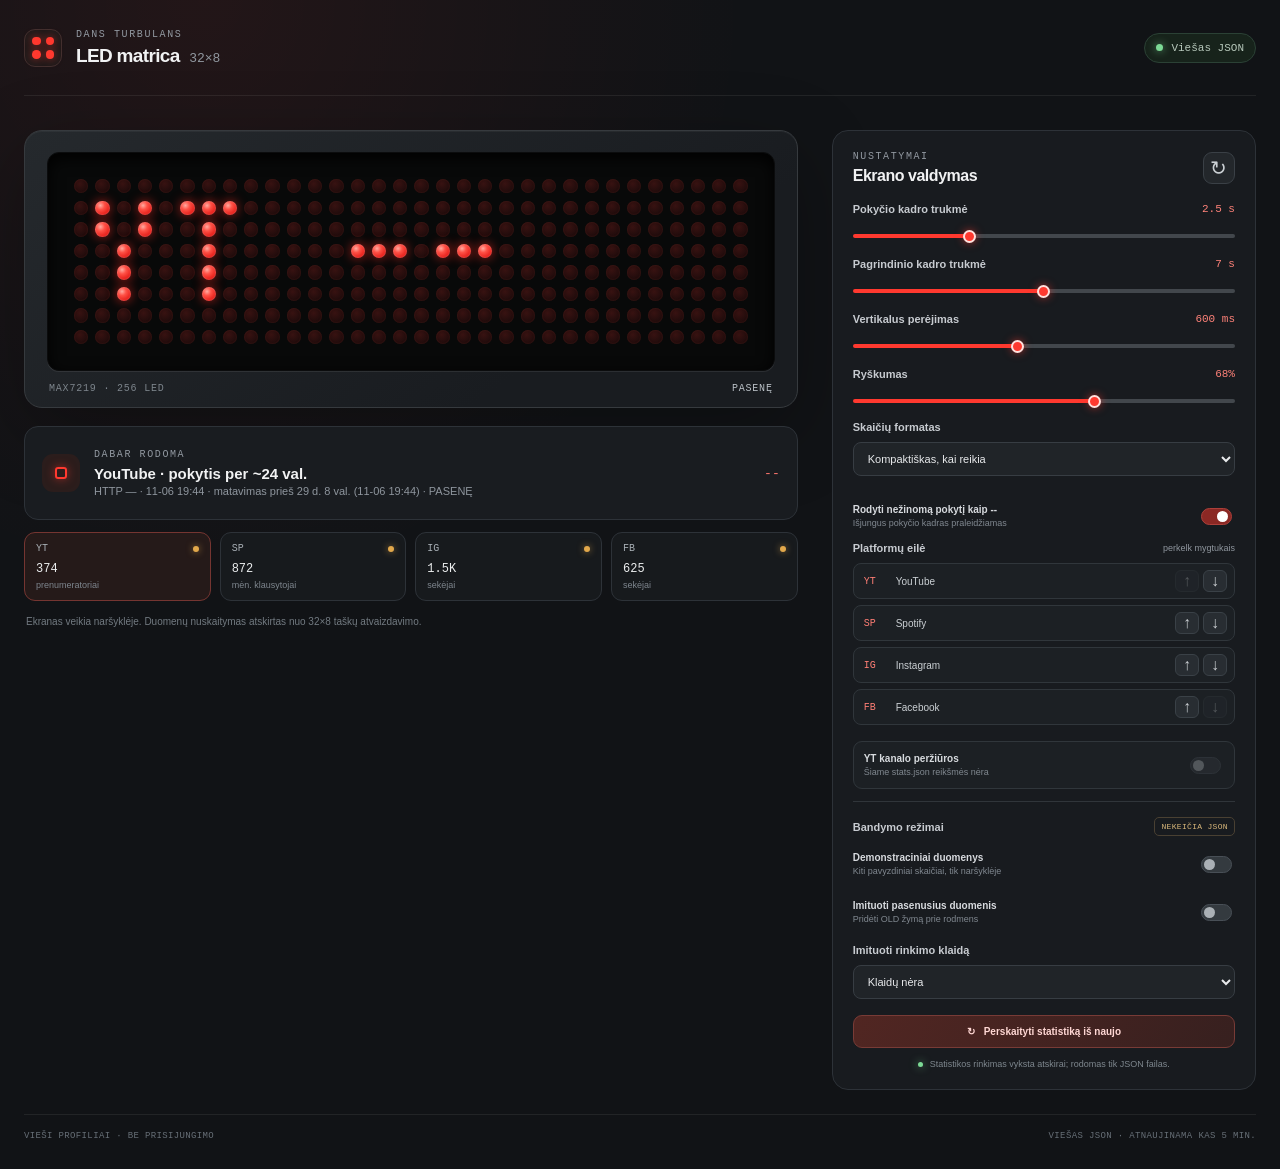
==== simulator/index.html @ 85e336a3 "Publish LED simulator" ====
<!doctype html>
<html lang="lt">
  <head>
    <meta charset="utf-8">
    <meta name="viewport" content="width=device-width, initial-scale=1">
    <meta name="theme-color" content="#111316">
    <meta name="stats-url" content="../data/stats.json">
    <meta name="stats-refresh-ms" content="300000">
    <meta name="stats-stale-after-hours" content="12">
    <meta name="stats-mode" content="public">
    <title>dans turbulans · LED 32×8</title>
    <link rel="stylesheet" href="styles.css">
  </head>
  <body>
    <div class="shell">
      <header class="topbar">
        <div class="brand-lockup">
          <div class="brand-mark" aria-hidden="true"><i></i><i></i><i></i><i></i></div>
          <div><p class="eyebrow">DANS TURBULANS</p><h1>LED matrica <span>32×8</span></h1></div>
        </div>
        <div id="modeBadge" class="mode-badge"><span class="pulse"></span> Vietinis JSON</div>
      </header>

      <main class="layout">
        <section class="display-column" aria-label="LED ekrano peržiūra">
          <div class="display-frame">
            <div class="display-rim">
              <div id="matrix" class="matrix" role="img" aria-label="32 stulpelių ir 8 eilučių raudonų LED matrica"></div>
            </div>
            <div class="frame-caption"><span>MAX7219 · 256 LED</span><span id="frameStatus">JUNGIAMASI</span></div>
          </div>

          <div class="now-card">
            <div class="now-icon" aria-hidden="true"><span></span></div>
            <div class="now-copy"><p class="eyebrow">DABAR RODOMA</p><h2 id="nowTitle">Laukiama duomenų…</h2><p id="nowMeta" class="muted">Nuskaitomas data/stats.json</p></div>
            <div id="nowValue" class="now-value">—</div>
          </div>

          <div class="platform-strip" id="platformStrip" aria-label="Platformų būsena"></div>
          <p class="footnote">Ekranas veikia naršyklėje. Duomenų nuskaitymas atskirtas nuo 32×8 taškų atvaizdavimo.</p>
        </section>

        <aside class="controls" aria-label="Ekrano nustatymai">
          <div class="section-heading"><div><p class="eyebrow">NUSTATYMAI</p><h2>Ekrano valdymas</h2></div><button id="refreshButton" class="icon-button" title="Perskaityti stats.json iš naujo" aria-label="Atnaujinti duomenis">↻</button></div>

          <label class="control-block">
            <span class="control-title"><span>Pokyčio kadro trukmė</span><output id="changeDurationOutput">2.5 s</output></span>
            <input id="changeDurationInput" type="range" min="1" max="6" step="0.5" value="2.5">
          </label>

          <label class="control-block">
            <span class="control-title"><span>Pagrindinio kadro trukmė</span><output id="mainDurationOutput">7 s</output></span>
            <input id="mainDurationInput" type="range" min="2" max="12" step="0.5" value="7">
          </label>

          <label class="control-block">
            <span class="control-title"><span>Vertikalus perėjimas</span><output id="transitionOutput">600 ms</output></span>
            <input id="transitionInput" type="range" min="300" max="1000" step="50" value="600">
          </label>

          <label class="control-block">
            <span class="control-title"><span>Ryškumas</span><output id="brightnessOutput">68%</output></span>
            <input id="brightnessInput" type="range" min="12" max="100" step="1" value="68">
          </label>

          <label class="control-block select-block">
            <span class="control-title"><span>Skaičių formatas</span></span>
            <select id="formatInput">
              <option value="auto">Kompaktiškas, kai reikia</option>
              <option value="exact">Tikslus skaičius</option>
            </select>
          </label>

          <label class="toggle-row">
            <span><strong>Rodyti nežinomą pokytį kaip --</strong><small>Išjungus pokyčio kadras praleidžiamas</small></span>
            <input id="unknownChangeInput" type="checkbox" checked>
          </label>

          <div class="control-block order-block">
            <div class="control-title"><span>Platformų eilė</span><span class="muted small">perkelk mygtukais</span></div>
            <ol id="orderList" class="order-list"></ol>
          </div>

          <label class="toggle-row optional-row">
            <span><strong>YT kanalo peržiūros</strong><small id="channelViewsHint">Papildomas rodinys, kai reikšmė yra</small></span>
            <input id="channelViewsInput" type="checkbox" disabled>
          </label>

          <div class="divider"></div>
          <div class="control-title simulation-title"><span>Bandymo režimai</span><span class="tag">NEKEIČIA JSON</span></div>

          <label class="toggle-row">
            <span><strong>Demonstraciniai duomenys</strong><small>Kiti pavyzdiniai skaičiai, tik naršyklėje</small></span>
            <input id="demoInput" type="checkbox">
          </label>

          <label class="toggle-row">
            <span><strong>Imituoti pasenusius duomenis</strong><small>Pridėti OLD žymą prie rodmens</small></span>
            <input id="staleInput" type="checkbox">
          </label>

          <label class="control-block select-block error-select">
            <span class="control-title"><span>Imituoti rinkimo klaidą</span></span>
            <select id="errorInput">
              <option value="none">Klaidų nėra</option>
              <option value="youtube">YouTube</option>
              <option value="spotify">Spotify</option>
              <option value="instagram">Instagram</option>
              <option value="facebook">Facebook</option>
              <option value="all">Visos platformos</option>
            </select>
          </label>

          <p id="loadError" class="load-error" role="status" hidden></p>
          <button id="refreshTextButton" class="refresh-button">↻ <span>Perskaityti statistiką iš naujo</span></button>
          <p class="auto-note"><span class="live-dot"></span> Statistikos rinkimas vyksta atskirai; rodomas tik JSON failas.</p>
        </aside>
      </main>
      <footer><span>vieši profiliai · be prisijungimo</span><span id="dataModeFootnote">vietinis JSON · skaitomas iš disko</span></footer>
    </div>
    <script src="matrix.js"></script>
    <script src="app.js"></script>
  </body>
</html>
---- simulator/styles.css ----
:root {
  color-scheme: dark;
  --bg: #111316;
  --panel: #191c20;
  --panel-raised: #202429;
  --line: #2d3238;
  --muted: #8f969e;
  --text: #f1f2f3;
  --red: #ff392f;
  --red-soft: #ff6a61;
  --brightness: .68;
  font-family: "Segoe UI", Arial, sans-serif;
}

* { box-sizing: border-box; }

body {
  margin: 0;
  min-width: 320px;
  min-height: 100vh;
  color: var(--text);
  background:
    radial-gradient(ellipse at 16% 0%, rgba(255, 55, 47, .075), transparent 34rem),
    var(--bg);
}

button, input, select { font: inherit; }
button { color: inherit; }

.shell { width: min(1240px, calc(100% - 48px)); margin: 0 auto; }
.topbar { height: 96px; display:flex; justify-content:space-between; align-items:center; border-bottom:1px solid rgba(255,255,255,.07); }
.brand-lockup { display:flex; align-items:center; gap:14px; }
.brand-mark { width:38px; height:38px; display:grid; grid-template-columns:repeat(2,1fr); gap:5px; padding:7px; border:1px solid #42302f; border-radius:11px; background:#201a1a; }
.brand-mark i { display:block; border-radius:50%; background:var(--red); box-shadow:0 0 8px rgba(255,57,47,.55); }
.eyebrow { margin:0 0 4px; color:#9299a1; font:500 10px/1.2 Consolas, "Courier New", monospace; letter-spacing:.16em; }
h1,h2,p { margin-top:0; }
h1 { margin:0; font-size:19px; font-weight:700; letter-spacing:-.035em; }
h1 span { color:#90979f; font:400 13px "DM Mono", monospace; letter-spacing:0; margin-left:5px; }
.mode-badge { display:flex; gap:8px; align-items:center; color:#b7c8bb; font:500 11px "DM Mono", monospace; padding:8px 11px; border:1px solid #2b4135; border-radius:99px; background:#17231b; }
.pulse,.live-dot { width:7px; height:7px; display:inline-block; border-radius:50%; background:#7cd995; box-shadow:0 0 8px rgba(124,217,149,.7); }
.mode-badge.demo { color:#ffd9a3; border-color:#59472d; background:#292116; }
.mode-badge.demo .pulse { background:#ffb454; box-shadow:0 0 8px rgba(255,180,84,.65); }

.layout { display:grid; grid-template-columns:minmax(0,1.55fr) minmax(330px,.85fr); gap:34px; align-items:start; padding:34px 0 24px; }
.display-column { min-width:0; }
.display-frame { padding:21px 22px 13px; border:1px solid #363a3e; border-radius:18px; background:linear-gradient(145deg,#25292d,#191c20 72%); box-shadow:0 24px 80px rgba(0,0,0,.28), inset 0 1px rgba(255,255,255,.045); }
.display-rim { padding:clamp(12px,2vw,24px); border:1px solid #0b0c0d; border-radius:12px; background:#080909; box-shadow:inset 0 5px 16px #000,0 1px rgba(255,255,255,.08); }
.matrix { width:100%; aspect-ratio:4/1; display:grid; grid-template-columns:repeat(32,minmax(0,1fr)); grid-template-rows:repeat(8,minmax(0,1fr)); gap:clamp(2px,.7vw,7px); padding:2px; }
.led { display:block; width:100%; aspect-ratio:1; align-self:center; border-radius:50%; background:radial-gradient(circle at 40% 34%,#381211,#210c0c 66%,#170909); box-shadow:inset 0 0 2px rgba(255,92,77,.18); transition:background-color .05s linear,box-shadow .05s linear; }
.led.on { background:radial-gradient(circle at 36% 32%,#ffaaa0 0,#ff5146 31%,#e51d18 72%,#98110f 100%); box-shadow:0 0 11px rgba(255,42,34,var(--brightness)),inset 0 0 2px rgba(255,255,255,.38); }
.frame-caption { display:flex; justify-content:space-between; gap:8px; padding:12px 2px 0; color:#7d858c; font:10px "DM Mono",monospace; letter-spacing:.08em; }
#frameStatus { color:#bac0c6; }
.now-card { min-height:94px; display:flex; align-items:center; gap:14px; margin-top:18px; padding:15px 17px; border:1px solid var(--line); border-radius:14px; background:var(--panel); }
.now-icon { width:38px; height:38px; flex:0 0 38px; display:grid; place-items:center; border-radius:11px; background:#2b1d1c; }
.now-icon span { width:12px; height:12px; border:2px solid var(--red); border-radius:3px; box-shadow:0 0 10px rgba(255,57,47,.5); }
.now-copy { min-width:0; flex:1; }
.now-copy h2 { margin:0 0 3px; overflow:hidden; text-overflow:ellipsis; white-space:nowrap; font-size:15px; font-weight:700; }
.muted { margin:0; color:var(--muted); font-size:11px; }
.now-value { padding-left:12px; color:#ff766e; font:500 13px "DM Mono",monospace; text-align:right; }
.platform-strip { display:grid; grid-template-columns:repeat(4,minmax(0,1fr)); gap:9px; margin-top:12px; }
.platform-chip { padding:10px 11px; border:1px solid var(--line); border-radius:11px; background:#171a1d; transition:border-color .2s,background .2s; }
.platform-chip.active { border-color:#753531; background:#251a19; }
.chip-top { display:flex; justify-content:space-between; align-items:center; margin-bottom:8px; }
.chip-code { color:#a8afb5; font:500 10px "DM Mono",monospace; }
.chip-dot { width:6px; height:6px; border-radius:50%; background:#70777e; }
.platform-chip.active .chip-dot { background:var(--red); box-shadow:0 0 7px var(--red); }
.platform-chip.stale .chip-dot { background:#e2a84b; box-shadow:0 0 7px rgba(226,168,75,.65); }
.chip-value { color:#eceeef; font:500 12px "DM Mono",monospace; overflow:hidden; text-overflow:ellipsis; }
.chip-label { margin-top:4px; color:#7e868e; font-size:9px; }
.footnote { margin:13px 2px 0; color:#727a81; font-size:10px; line-height:1.5; }

.controls { padding:20px; border:1px solid var(--line); border-radius:16px; background:rgba(25,28,32,.94); }
.section-heading { display:flex; align-items:center; justify-content:space-between; margin-bottom:18px; }
.section-heading h2 { margin:0; font-size:16px; letter-spacing:-.03em; }
.icon-button { width:32px; height:32px; border:1px solid #3a4046; border-radius:9px; background:#23272b; color:#cbd0d4; font-size:20px; line-height:1; cursor:pointer; transition:transform .2s,border-color .2s; }
.icon-button:hover { border-color:#8d4641; transform:rotate(35deg); }
.control-block { display:block; margin:0 0 16px; }
.control-title { display:flex; justify-content:space-between; align-items:center; gap:10px; margin-bottom:9px; color:#c7cbd0; font-size:11px; font-weight:600; }
output { color:#ff8279; font:11px "DM Mono",monospace; }
input[type="range"] { width:100%; height:4px; margin:4px 0 2px; appearance:none; border-radius:99px; background:linear-gradient(90deg,var(--red) 0%,var(--red) var(--progress,50%),#42474c var(--progress,50%),#42474c 100%); outline:none; }
input[type="range"]::-webkit-slider-thumb { width:13px; height:13px; appearance:none; border:2px solid #ffe0dd; border-radius:50%; background:var(--red); box-shadow:0 0 8px rgba(255,57,47,.6); cursor:pointer; }
input[type="range"]::-moz-range-thumb { width:10px; height:10px; border:2px solid #ffe0dd; border-radius:50%; background:var(--red); box-shadow:0 0 8px rgba(255,57,47,.6); cursor:pointer; }
select { width:100%; padding:9px 10px; border:1px solid #373d43; border-radius:8px; outline:none; background:#202428; color:#e8eaec; font-size:11px; }
select:focus { border-color:#a44b45; }
.select-block { margin-top:-2px; }
.order-block { margin-top:2px; }
.small { font-size:9px; font-weight:400; }
.order-list { list-style:none; margin:0; padding:0; display:grid; gap:6px; }
.order-item { display:flex; align-items:center; gap:8px; padding:6px 7px 6px 10px; border:1px solid #30363b; border-radius:8px; background:#1c2024; }
.order-item .order-code { min-width:24px; color:#ff7e75; font:500 10px "DM Mono",monospace; }
.order-item .order-name { flex:1; color:#cbd0d4; font-size:10px; }
.move-buttons { display:flex; gap:4px; }
.move-buttons button { width:24px; height:22px; padding:0; border:1px solid #3a4147; border-radius:6px; background:#282d32; color:#c9cdd1; cursor:pointer; }
.move-buttons button:disabled { opacity:.3; cursor:default; }
.toggle-row { min-height:48px; display:flex; align-items:center; justify-content:space-between; gap:12px; padding:9px 0; }
.toggle-row strong { display:block; color:#d7dade; font-size:10px; font-weight:600; }
.toggle-row small { display:block; margin-top:3px; color:#808890; font-size:9px; }
.toggle-row input { width:31px; height:17px; flex:0 0 31px; appearance:none; border:1px solid #484f56; border-radius:99px; background:#343a3f; cursor:pointer; position:relative; transition:background .15s,border .15s; }
.toggle-row input::after { content:""; position:absolute; top:2px; left:2px; width:11px; height:11px; border-radius:50%; background:#aab0b5; transition:transform .15s,background .15s; }
.toggle-row input:checked { border-color:#ac403a; background:#8b2824; }
.toggle-row input:checked::after { transform:translateX(13px); background:#fff; }
.toggle-row input:disabled { opacity:.38; cursor:not-allowed; }
.optional-row { margin:3px 0 8px; padding:10px 10px; border:1px solid #30363b; border-radius:9px; background:#1c2024; }
.divider { height:1px; margin:12px 0 15px; background:#30353a; }
.simulation-title { margin-bottom:4px; }
.tag { padding:4px 6px; border:1px solid #494032; border-radius:5px; color:#d8b77a; font:8px "DM Mono",monospace; letter-spacing:.04em; }
.error-select { margin-top:8px; }
.refresh-button { width:100%; display:flex; justify-content:center; align-items:center; gap:9px; margin-top:13px; padding:10px; border:1px solid #783b36; border-radius:9px; background:linear-gradient(120deg,#512622,#37201f); color:#ffd7d4; font-size:10px; font-weight:700; cursor:pointer; }
.refresh-button:hover { border-color:#bb5149; background:#542825; }
.auto-note { display:flex; align-items:center; justify-content:center; gap:7px; margin:11px 0 0; color:#7e878e; font-size:9px; }
.live-dot { width:5px; height:5px; }
.load-error { margin:12px 0 0; padding:9px; border:1px solid #643532; border-radius:8px; background:#291b1a; color:#ffaaa4; font-size:10px; line-height:1.5; }
footer { display:flex; justify-content:space-between; gap:10px; padding:16px 0 24px; border-top:1px solid rgba(255,255,255,.07); color:#676f77; font:9px "DM Mono",monospace; letter-spacing:.04em; text-transform:uppercase; }

@media (max-width: 850px) {
  .layout { grid-template-columns:1fr; gap:18px; }
  .controls { order:2; }
  .display-frame { padding:15px 14px 10px; }
  .display-rim { padding:clamp(9px,3vw,18px); }
  .matrix { gap:clamp(2px,1.15vw,6px); }
}
@media (max-width: 500px) {
  .shell { width:calc(100% - 24px); }
  .topbar { height:78px; }
  .brand-mark { width:33px; height:33px; gap:4px; padding:6px; }
  h1 { font-size:16px; }
  .mode-badge { padding:7px 8px; font-size:9px; }
  .layout { padding-top:18px; }
  .display-frame { border-radius:13px; }
  .matrix { gap:2px; }
  .platform-strip { gap:6px; }
  .platform-chip { padding:8px 7px; }
  .chip-value { font-size:10px; }
  .controls { padding:16px; }
  footer { font-size:8px; }
}
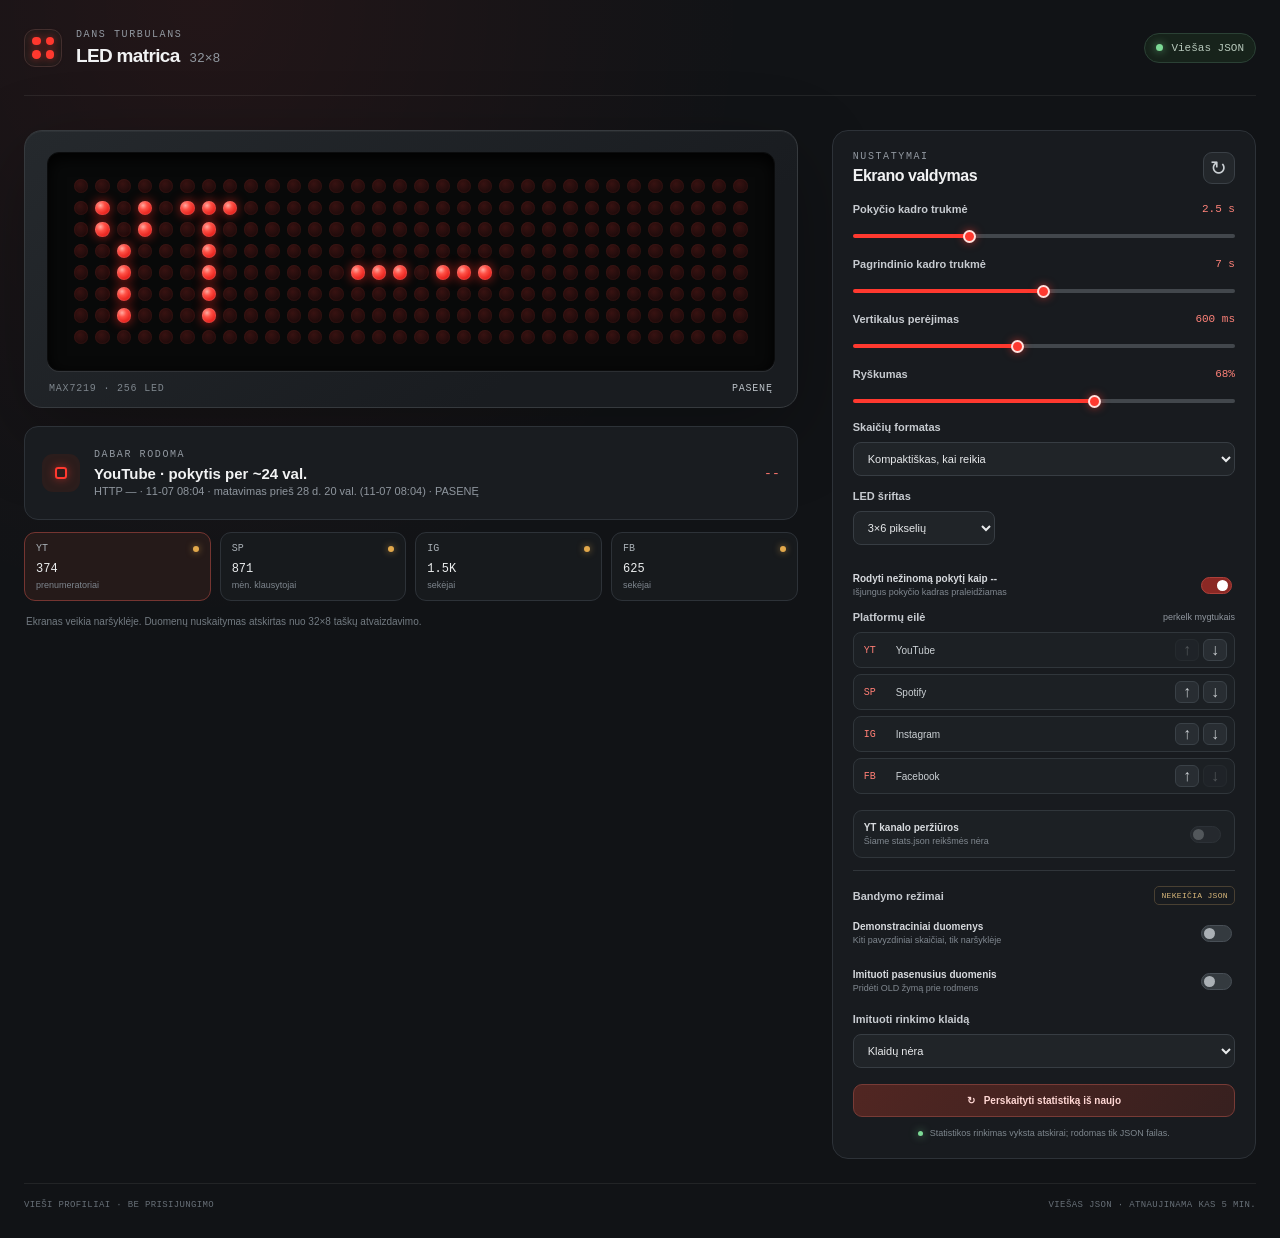
==== commit 9339106d: "Add selectable 3x5 and 3x6 LED fonts" ====
--- a/simulator/index.html
+++ b/simulator/index.html
@@ -71,6 +71,14 @@
             </select>
           </label>
 
+          <label class="control-block select-block font-select">
+            <span class="control-title"><span>LED šriftas</span></span>
+            <select id="fontInput" aria-label="LED šriftas">
+              <option value="3x5">3×5 pikselių</option>
+              <option value="3x6">3×6 pikselių</option>
+            </select>
+          </label>
+
           <label class="toggle-row">
             <span><strong>Rodyti nežinomą pokytį kaip --</strong><small>Išjungus pokyčio kadras praleidžiamas</small></span>
             <input id="unknownChangeInput" type="checkbox" checked>
--- a/simulator/styles.css
+++ b/simulator/styles.css
@@ -83,6 +83,7 @@
 select { width:100%; padding:9px 10px; border:1px solid #373d43; border-radius:8px; outline:none; background:#202428; color:#e8eaec; font-size:11px; }
 select:focus { border-color:#a44b45; }
 .select-block { margin-top:-2px; }
+.font-select select { width:auto; min-width:142px; }
 .order-block { margin-top:2px; }
 .small { font-size:9px; font-weight:400; }
 .order-list { list-style:none; margin:0; padding:0; display:grid; gap:6px; }
